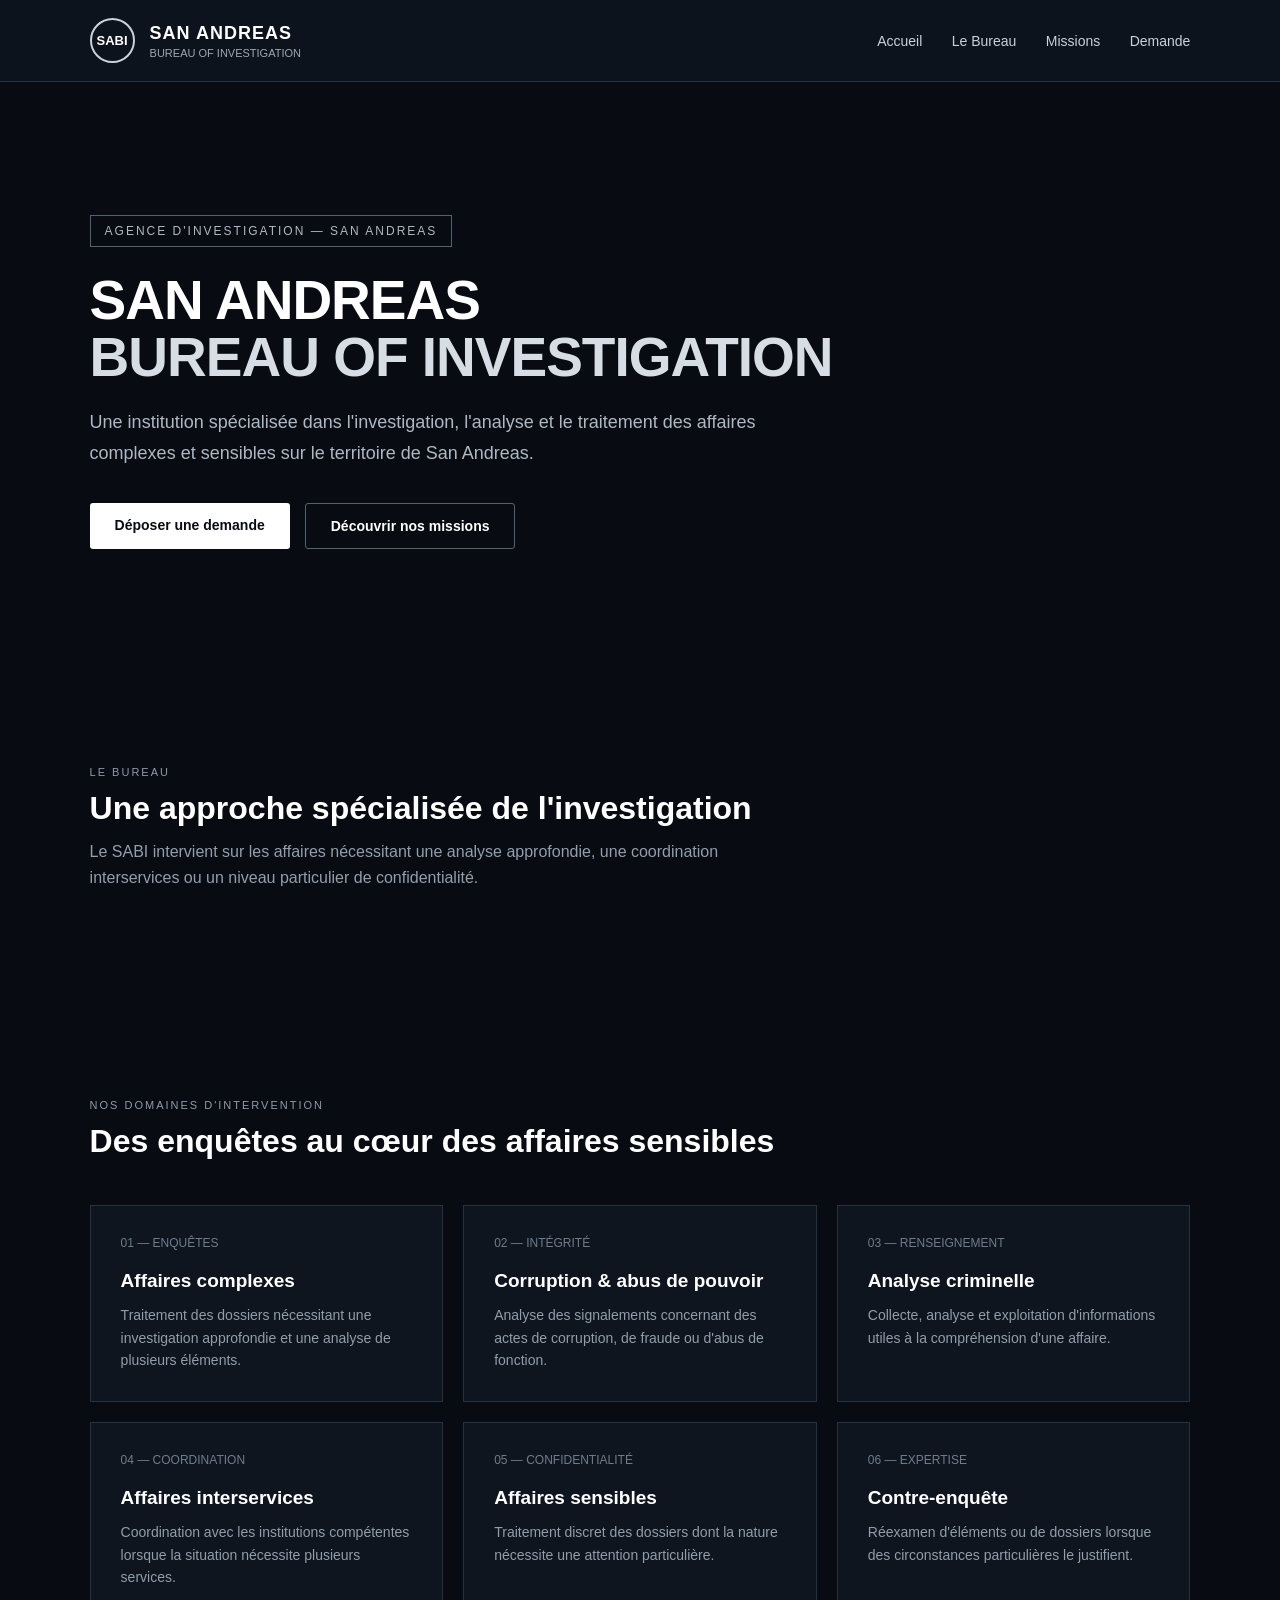
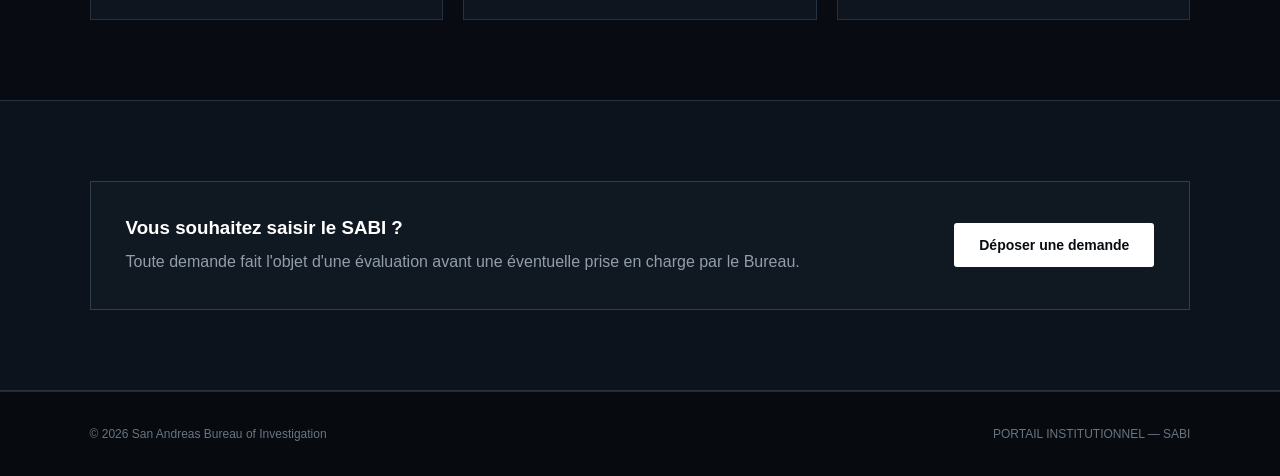
==== index.html @ 4984abc1 "Création de la page d'accueil SABI" ====
<!DOCTYPE html>
<html lang="fr">
<head>
    <meta charset="UTF-8">
    <meta name="viewport" content="width=device-width, initial-scale=1.0">

    <title>SABI — San Andreas Bureau of Investigation</title>

    <style>
        * {
            margin: 0;
            padding: 0;
            box-sizing: border-box;
        }

        body {
            font-family: Arial, Helvetica, sans-serif;
            background: #080c12;
            color: #ffffff;
        }

        /* NAVIGATION */

        header {
            background: #0d131c;
            border-bottom: 1px solid #263241;
            padding: 18px 7%;
            display: flex;
            justify-content: space-between;
            align-items: center;
        }

        .brand {
            display: flex;
            align-items: center;
            gap: 15px;
        }

        .brand-symbol {
            width: 45px;
            height: 45px;
            border: 2px solid #c9d1d9;
            border-radius: 50%;
            display: flex;
            align-items: center;
            justify-content: center;
            font-weight: bold;
            font-size: 13px;
        }

        .brand h1 {
            font-size: 18px;
            letter-spacing: 1px;
        }

        .brand span {
            display: block;
            font-size: 11px;
            color: #9da8b5;
            margin-top: 3px;
        }

        nav a {
            color: #c9d1d9;
            text-decoration: none;
            margin-left: 25px;
            font-size: 14px;
        }

        nav a:hover {
            color: #ffffff;
        }

        /* HERO */

        .hero {
            min-height: 600px;
            display: flex;
            align-items: center;
            padding: 80px 7%;
            background:
                linear-gradient(
                    rgba(8,12,18,0.88),
                    rgba(8,12,18,0.96)
                );
        }

        .hero-content {
            max-width: 800px;
        }

        .badge {
            display: inline-block;
            border: 1px solid #526274;
            padding: 8px 14px;
            font-size: 12px;
            letter-spacing: 2px;
            color: #aeb8c4;
            margin-bottom: 25px;
        }

        .hero h2 {
            font-size: 55px;
            line-height: 1.05;
            margin-bottom: 20px;
            letter-spacing: -1px;
        }

        .hero h2 span {
            color: #d7dde4;
        }

        .hero p {
            color: #aeb8c4;
            font-size: 18px;
            line-height: 1.7;
            max-width: 700px;
            margin-bottom: 35px;
        }

        .buttons {
            display: flex;
            gap: 15px;
            flex-wrap: wrap;
        }

        .button {
            padding: 14px 25px;
            text-decoration: none;
            font-weight: bold;
            font-size: 14px;
            border-radius: 3px;
        }

        .button-primary {
            background: #ffffff;
            color: #080c12;
        }

        .button-primary:hover {
            background: #dce2e8;
        }

        .button-secondary {
            border: 1px solid #526274;
            color: #ffffff;
        }

        .button-secondary:hover {
            background: #151e29;
        }

        /* SECTION */

        section {
            padding: 80px 7%;
        }

        .section-title {
            margin-bottom: 45px;
        }

        .section-title small {
            color: #8e9baa;
            letter-spacing: 2px;
            font-size: 11px;
        }

        .section-title h3 {
            font-size: 32px;
            margin-top: 10px;
        }

        .section-title p {
            color: #929eac;
            max-width: 700px;
            margin-top: 12px;
            line-height: 1.6;
        }

        /* CARDS */

        .cards {
            display: grid;
            grid-template-columns: repeat(3, 1fr);
            gap: 20px;
        }

        .card {
            background: #0e151f;
            border: 1px solid #263241;
            padding: 30px;
            min-height: 190px;
        }

        .card-number {
            color: #6f7c8b;
            font-size: 12px;
            margin-bottom: 20px;
        }

        .card h4 {
            font-size: 19px;
            margin-bottom: 12px;
        }

        .card p {
            color: #919daa;
            font-size: 14px;
            line-height: 1.6;
        }

        /* DOSSIER */

        .dossier {
            background: #0d131c;
            border-top: 1px solid #263241;
            border-bottom: 1px solid #263241;
        }

        .dossier-box {
            display: flex;
            justify-content: space-between;
            align-items: center;
            gap: 40px;
            border: 1px solid #303d4c;
            padding: 35px;
            background: #101821;
        }

        .dossier-box h3 {
            margin-bottom: 10px;
        }

        .dossier-box p {
            color: #929eac;
            line-height: 1.6;
        }

        /* FOOTER */

        footer {
            background: #070a0f;
            border-top: 1px solid #202b37;
            padding: 35px 7%;
            display: flex;
            justify-content: space-between;
            gap: 30px;
            color: #697582;
            font-size: 12px;
        }

        /* MOBILE */

        @media (max-width: 850px) {

            header {
                flex-direction: column;
                gap: 20px;
            }

            nav {
                text-align: center;
            }

            nav a {
                display: inline-block;
                margin: 5px 8px;
            }

            .hero h2 {
                font-size: 40px;
            }

            .cards {
                grid-template-columns: 1fr;
            }

            .dossier-box {
                flex-direction: column;
                align-items: flex-start;
            }

            footer {
                flex-direction: column;
            }
        }
    </style>
</head>

<body>

<header>

    <div class="brand">

        <div class="brand-symbol">
            SABI
        </div>

        <div>
            <h1>SAN ANDREAS</h1>
            <span>BUREAU OF INVESTIGATION</span>
        </div>

    </div>

    <nav>
        <a href="#accueil">Accueil</a>
        <a href="#bureau">Le Bureau</a>
        <a href="#missions">Missions</a>
        <a href="#demande">Demande</a>
    </nav>

</header>


<main>

    <!-- ACCUEIL -->

    <section class="hero" id="accueil">

        <div class="hero-content">

            <div class="badge">
                AGENCE D'INVESTIGATION — SAN ANDREAS
            </div>

            <h2>
                SAN ANDREAS<br>
                <span>BUREAU OF INVESTIGATION</span>
            </h2>

            <p>
                Une institution spécialisée dans l'investigation,
                l'analyse et le traitement des affaires complexes
                et sensibles sur le territoire de San Andreas.
            </p>

            <div class="buttons">

                <a href="#demande" class="button button-primary">
                    Déposer une demande
                </a>

                <a href="#missions" class="button button-secondary">
                    Découvrir nos missions
                </a>

            </div>

        </div>

    </section>


    <!-- PRESENTATION -->

    <section id="bureau">

        <div class="section-title">

            <small>LE BUREAU</small>

            <h3>Une approche spécialisée de l'investigation</h3>

            <p>
                Le SABI intervient sur les affaires nécessitant
                une analyse approfondie, une coordination
                interservices ou un niveau particulier de
                confidentialité.
            </p>

        </div>

    </section>


    <!-- MISSIONS -->

    <section id="missions">

        <div class="section-title">

            <small>NOS DOMAINES D'INTERVENTION</small>

            <h3>Des enquêtes au cœur des affaires sensibles</h3>

        </div>


        <div class="cards">

            <div class="card">

                <div class="card-number">01 — ENQUÊTES</div>

                <h4>Affaires complexes</h4>

                <p>
                    Traitement des dossiers nécessitant
                    une investigation approfondie et une
                    analyse de plusieurs éléments.
                </p>

            </div>


            <div class="card">

                <div class="card-number">02 — INTÉGRITÉ</div>

                <h4>Corruption & abus de pouvoir</h4>

                <p>
                    Analyse des signalements concernant
                    des actes de corruption, de fraude
                    ou d'abus de fonction.
                </p>

            </div>


            <div class="card">

                <div class="card-number">03 — RENSEIGNEMENT</div>

                <h4>Analyse criminelle</h4>

                <p>
                    Collecte, analyse et exploitation
                    d'informations utiles à la compréhension
                    d'une affaire.
                </p>

            </div>


            <div class="card">

                <div class="card-number">04 — COORDINATION</div>

                <h4>Affaires interservices</h4>

                <p>
                    Coordination avec les institutions
                    compétentes lorsque la situation
                    nécessite plusieurs services.
                </p>

            </div>


            <div class="card">

                <div class="card-number">05 — CONFIDENTIALITÉ</div>

                <h4>Affaires sensibles</h4>

                <p>
                    Traitement discret des dossiers dont
                    la nature nécessite une attention
                    particulière.
                </p>

            </div>


            <div class="card">

                <div class="card-number">06 — EXPERTISE</div>

                <h4>Contre-enquête</h4>

                <p>
                    Réexamen d'éléments ou de dossiers
                    lorsque des circonstances particulières
                    le justifient.
                </p>

            </div>

        </div>

    </section>


    <!-- DEMANDE -->

    <section class="dossier" id="demande">

        <div class="dossier-box">

            <div>

                <h3>Vous souhaitez saisir le SABI ?</h3>

                <p>
                    Toute demande fait l'objet d'une évaluation
                    avant une éventuelle prise en charge par
                    le Bureau.
                </p>

            </div>

            <a href="#" class="button button-primary">
                Déposer une demande
            </a>

        </div>

    </section>

</main>


<footer>

    <div>
        © 2026 San Andreas Bureau of Investigation
    </div>

    <div>
        PORTAIL INSTITUTIONNEL — SABI
    </div>

</footer>

</body>
</html>
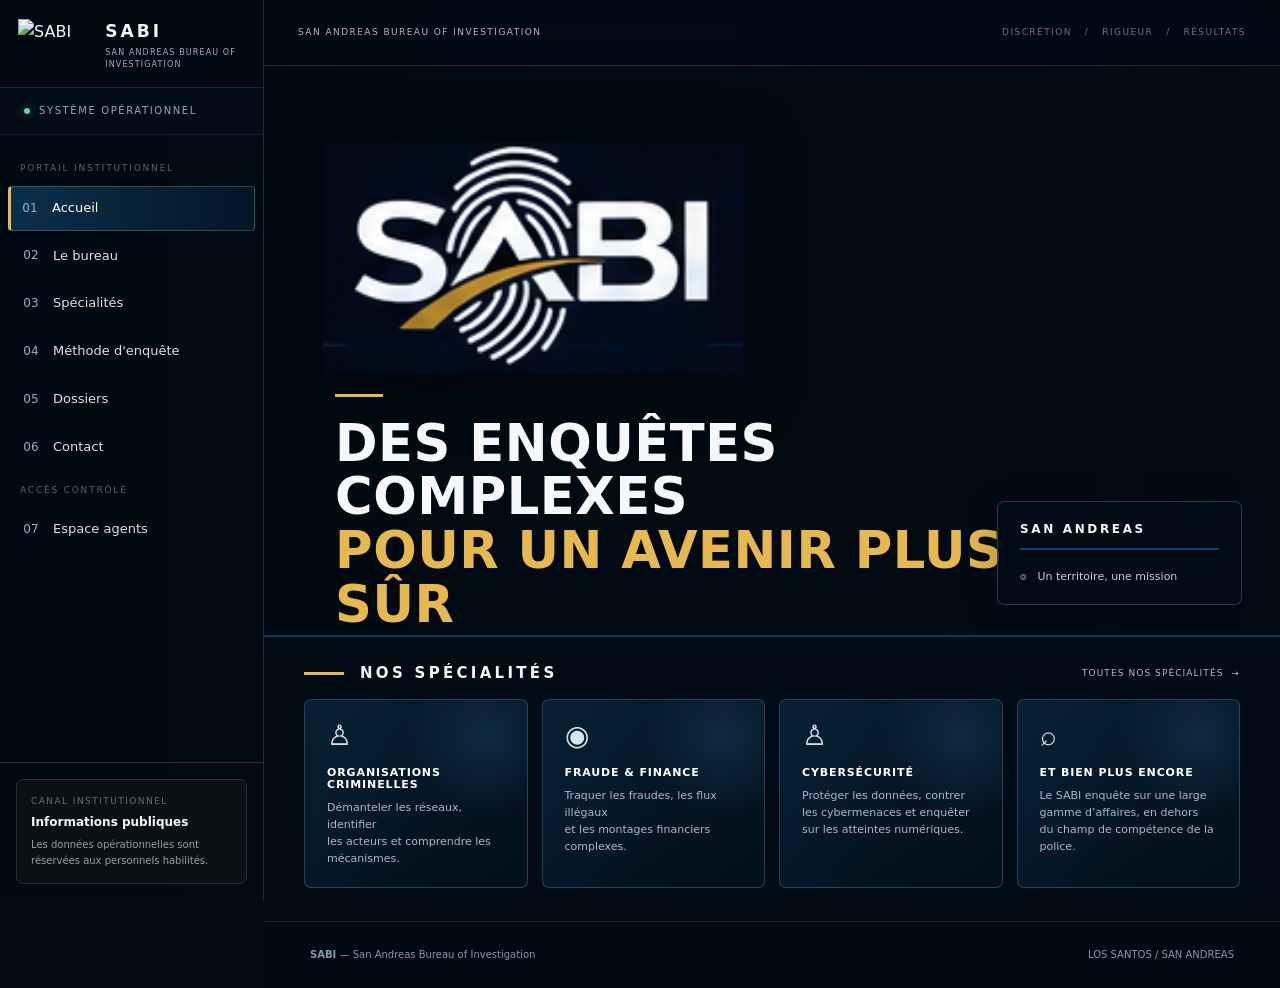
==== commit 6b86c5aa: "Add files via upload" ====
--- a/index.html
+++ b/index.html
@@ -1,531 +1,65 @@
-<!DOCTYPE html>
-<html lang="fr">
-<head>
-    <meta charset="UTF-8">
-    <meta name="viewport" content="width=device-width, initial-scale=1.0">
+<!doctype html><html lang="fr"><head><meta charset="utf-8"><meta name="viewport" content="width=device-width,initial-scale=1"><title>SABI — Accueil</title><meta name="description" content="San Andreas Bureau of Investigation — Enquêtes complexes pour un avenir plus sûr."><link rel="stylesheet" href="styles.css"></head><body class="home-page"><button class="mobile-toggle" aria-label="Menu">☰</button><div class="app">
+<aside class="sidebar">
+  <div class="brand"><a class="brand-row" href="index.html" aria-label="SABI Accueil"><img class="brand-logo-img" src="assets/sabi-logo.png" alt="SABI"><div><strong>SABI</strong><small>SAN ANDREAS BUREAU OF INVESTIGATION</small></div></a></div>
+  <div class="system">Système opérationnel</div>
+  <nav class="nav"><div class="nav-title">Portail institutionnel</div>
+    <a href="index.html" class="active"><span class="ico">01</span>Accueil</a>
+    <a href="bureau.html"><span class="ico">02</span>Le bureau</a>
+    <a href="specialites.html"><span class="ico">03</span>Spécialités</a>
+    <a href="enquete.html"><span class="ico">04</span>Méthode d'enquête</a>
+    <a href="dossier.html"><span class="ico">05</span>Dossiers</a>
+    <a href="contact.html"><span class="ico">06</span>Contact</a>
+    <div class="nav-title">Accès contrôlé</div><a href="login.html"><span class="ico">07</span>Espace agents</a>
+  </nav>
+  <div class="sidebar-bottom"><div class="mini-card"><div class="label">Canal institutionnel</div><strong>Informations publiques</strong><div class="muted" style="font-size:10px;margin-top:5px">Les données opérationnelles sont réservées aux personnels habilités.</div></div></div>
+</aside>
+<div class="main"><div class="topbar"><span>San Andreas Bureau of Investigation</span><span>DISCRÉTION&nbsp;&nbsp; / &nbsp;&nbsp;RIGUEUR&nbsp;&nbsp; / &nbsp;&nbsp;RÉSULTATS</span></div><main class="content home-content">
+<section class="sabi-hero">
+        <div class="hero-overlay"></div>
+        <div class="hero-content">
+          <img class="hero-logo" src="[data-uri]" alt="San Andreas Bureau of Investigation">
+          <div class="hero-rule"></div>
+          <h1>DES ENQUÊTES COMPLEXES<br><span>POUR UN AVENIR PLUS SÛR</span></h1>
+          <p>Le SABI est un service spécialisé dans les enquêtes et les affaires complexes.<br>Nous intervenons sur des dossiers sensibles, souvent de longue durée, en<br class="desktop-break"> collaboration avec les différentes institutions de San Andreas.</p>
+          <a class="hero-button" href="bureau.html">DÉCOUVRIR LE BUREAU <span>→</span></a>
+        </div>
+        <div class="territory-card">
+          <strong>SAN ANDREAS</strong>
+          <span>⌾ &nbsp; Un territoire, une mission</span>
+        </div>
+      </section>
 
-    <title>SABI — San Andreas Bureau of Investigation</title>
+      <section class="specialties-section">
+        <div class="specialties-heading">
+          <div class="heading-title"><span></span><h2>NOS SPÉCIALITÉS</h2></div>
+          <a href="specialites.html">TOUTES NOS SPÉCIALITÉS&nbsp; →</a>
+        </div>
+        <div class="specialty-grid">
+          <a class="specialty-card" href="specialites.html">
+            <div class="specialty-icon">♙</div>
+            <h3>ORGANISATIONS CRIMINELLES</h3>
+            <p>Démanteler les réseaux, identifier<br>les acteurs et comprendre les<br>mécanismes.</p>
+          </a>
+          <a class="specialty-card" href="specialites.html">
+            <div class="specialty-icon">◉</div>
+            <h3>FRAUDE &amp; FINANCE</h3>
+            <p>Traquer les fraudes, les flux illégaux<br>et les montages financiers complexes.</p>
+          </a>
+          <a class="specialty-card" href="specialites.html">
+            <div class="specialty-icon">♙</div>
+            <h3>CYBERSÉCURITÉ</h3>
+            <p>Protéger les données, contrer<br>les cybermenaces et enquêter<br>sur les atteintes numériques.</p>
+          </a>
+          <a class="specialty-card" href="specialites.html">
+            <div class="specialty-icon">⌕</div>
+            <h3>ET BIEN PLUS ENCORE</h3>
+            <p>Le SABI enquête sur une large<br>gamme d’affaires, en dehors<br>du champ de compétence de la police.</p>
+          </a>
+        </div>
+      </section>
 
-    <style>
-        * {
-            margin: 0;
-            padding: 0;
-            box-sizing: border-box;
-        }
-
-        body {
-            font-family: Arial, Helvetica, sans-serif;
-            background: #080c12;
-            color: #ffffff;
-        }
-
-        /* NAVIGATION */
-
-        header {
-            background: #0d131c;
-            border-bottom: 1px solid #263241;
-            padding: 18px 7%;
-            display: flex;
-            justify-content: space-between;
-            align-items: center;
-        }
-
-        .brand {
-            display: flex;
-            align-items: center;
-            gap: 15px;
-        }
-
-        .brand-symbol {
-            width: 45px;
-            height: 45px;
-            border: 2px solid #c9d1d9;
-            border-radius: 50%;
-            display: flex;
-            align-items: center;
-            justify-content: center;
-            font-weight: bold;
-            font-size: 13px;
-        }
-
-        .brand h1 {
-            font-size: 18px;
-            letter-spacing: 1px;
-        }
-
-        .brand span {
-            display: block;
-            font-size: 11px;
-            color: #9da8b5;
-            margin-top: 3px;
-        }
-
-        nav a {
-            color: #c9d1d9;
-            text-decoration: none;
-            margin-left: 25px;
-            font-size: 14px;
-        }
-
-        nav a:hover {
-            color: #ffffff;
-        }
-
-        /* HERO */
-
-        .hero {
-            min-height: 600px;
-            display: flex;
-            align-items: center;
-            padding: 80px 7%;
-            background:
-                linear-gradient(
-                    rgba(8,12,18,0.88),
-                    rgba(8,12,18,0.96)
-                );
-        }
-
-        .hero-content {
-            max-width: 800px;
-        }
-
-        .badge {
-            display: inline-block;
-            border: 1px solid #526274;
-            padding: 8px 14px;
-            font-size: 12px;
-            letter-spacing: 2px;
-            color: #aeb8c4;
-            margin-bottom: 25px;
-        }
-
-        .hero h2 {
-            font-size: 55px;
-            line-height: 1.05;
-            margin-bottom: 20px;
-            letter-spacing: -1px;
-        }
-
-        .hero h2 span {
-            color: #d7dde4;
-        }
-
-        .hero p {
-            color: #aeb8c4;
-            font-size: 18px;
-            line-height: 1.7;
-            max-width: 700px;
-            margin-bottom: 35px;
-        }
-
-        .buttons {
-            display: flex;
-            gap: 15px;
-            flex-wrap: wrap;
-        }
-
-        .button {
-            padding: 14px 25px;
-            text-decoration: none;
-            font-weight: bold;
-            font-size: 14px;
-            border-radius: 3px;
-        }
-
-        .button-primary {
-            background: #ffffff;
-            color: #080c12;
-        }
-
-        .button-primary:hover {
-            background: #dce2e8;
-        }
-
-        .button-secondary {
-            border: 1px solid #526274;
-            color: #ffffff;
-        }
-
-        .button-secondary:hover {
-            background: #151e29;
-        }
-
-        /* SECTION */
-
-        section {
-            padding: 80px 7%;
-        }
-
-        .section-title {
-            margin-bottom: 45px;
-        }
-
-        .section-title small {
-            color: #8e9baa;
-            letter-spacing: 2px;
-            font-size: 11px;
-        }
-
-        .section-title h3 {
-            font-size: 32px;
-            margin-top: 10px;
-        }
-
-        .section-title p {
-            color: #929eac;
-            max-width: 700px;
-            margin-top: 12px;
-            line-height: 1.6;
-        }
-
-        /* CARDS */
-
-        .cards {
-            display: grid;
-            grid-template-columns: repeat(3, 1fr);
-            gap: 20px;
-        }
-
-        .card {
-            background: #0e151f;
-            border: 1px solid #263241;
-            padding: 30px;
-            min-height: 190px;
-        }
-
-        .card-number {
-            color: #6f7c8b;
-            font-size: 12px;
-            margin-bottom: 20px;
-        }
-
-        .card h4 {
-            font-size: 19px;
-            margin-bottom: 12px;
-        }
-
-        .card p {
-            color: #919daa;
-            font-size: 14px;
-            line-height: 1.6;
-        }
-
-        /* DOSSIER */
-
-        .dossier {
-            background: #0d131c;
-            border-top: 1px solid #263241;
-            border-bottom: 1px solid #263241;
-        }
-
-        .dossier-box {
-            display: flex;
-            justify-content: space-between;
-            align-items: center;
-            gap: 40px;
-            border: 1px solid #303d4c;
-            padding: 35px;
-            background: #101821;
-        }
-
-        .dossier-box h3 {
-            margin-bottom: 10px;
-        }
-
-        .dossier-box p {
-            color: #929eac;
-            line-height: 1.6;
-        }
-
-        /* FOOTER */
-
-        footer {
-            background: #070a0f;
-            border-top: 1px solid #202b37;
-            padding: 35px 7%;
-            display: flex;
-            justify-content: space-between;
-            gap: 30px;
-            color: #697582;
-            font-size: 12px;
-        }
-
-        /* MOBILE */
-
-        @media (max-width: 850px) {
-
-            header {
-                flex-direction: column;
-                gap: 20px;
-            }
-
-            nav {
-                text-align: center;
-            }
-
-            nav a {
-                display: inline-block;
-                margin: 5px 8px;
-            }
-
-            .hero h2 {
-                font-size: 40px;
-            }
-
-            .cards {
-                grid-template-columns: 1fr;
-            }
-
-            .dossier-box {
-                flex-direction: column;
-                align-items: flex-start;
-            }
-
-            footer {
-                flex-direction: column;
-            }
-        }
-    </style>
-</head>
-
-<body>
-
-<header>
-
-    <div class="brand">
-
-        <div class="brand-symbol">
-            SABI
-        </div>
-
-        <div>
-            <h1>SAN ANDREAS</h1>
-            <span>BUREAU OF INVESTIGATION</span>
-        </div>
-
-    </div>
-
-    <nav>
-        <a href="#accueil">Accueil</a>
-        <a href="#bureau">Le Bureau</a>
-        <a href="#missions">Missions</a>
-        <a href="#demande">Demande</a>
-    </nav>
-
-</header>
-
-
-<main>
-
-    <!-- ACCUEIL -->
-
-    <section class="hero" id="accueil">
-
-        <div class="hero-content">
-
-            <div class="badge">
-                AGENCE D'INVESTIGATION — SAN ANDREAS
-            </div>
-
-            <h2>
-                SAN ANDREAS<br>
-                <span>BUREAU OF INVESTIGATION</span>
-            </h2>
-
-            <p>
-                Une institution spécialisée dans l'investigation,
-                l'analyse et le traitement des affaires complexes
-                et sensibles sur le territoire de San Andreas.
-            </p>
-
-            <div class="buttons">
-
-                <a href="#demande" class="button button-primary">
-                    Déposer une demande
-                </a>
-
-                <a href="#missions" class="button button-secondary">
-                    Découvrir nos missions
-                </a>
-
-            </div>
-
-        </div>
-
-    </section>
-
-
-    <!-- PRESENTATION -->
-
-    <section id="bureau">
-
-        <div class="section-title">
-
-            <small>LE BUREAU</small>
-
-            <h3>Une approche spécialisée de l'investigation</h3>
-
-            <p>
-                Le SABI intervient sur les affaires nécessitant
-                une analyse approfondie, une coordination
-                interservices ou un niveau particulier de
-                confidentialité.
-            </p>
-
-        </div>
-
-    </section>
-
-
-    <!-- MISSIONS -->
-
-    <section id="missions">
-
-        <div class="section-title">
-
-            <small>NOS DOMAINES D'INTERVENTION</small>
-
-            <h3>Des enquêtes au cœur des affaires sensibles</h3>
-
-        </div>
-
-
-        <div class="cards">
-
-            <div class="card">
-
-                <div class="card-number">01 — ENQUÊTES</div>
-
-                <h4>Affaires complexes</h4>
-
-                <p>
-                    Traitement des dossiers nécessitant
-                    une investigation approfondie et une
-                    analyse de plusieurs éléments.
-                </p>
-
-            </div>
-
-
-            <div class="card">
-
-                <div class="card-number">02 — INTÉGRITÉ</div>
-
-                <h4>Corruption & abus de pouvoir</h4>
-
-                <p>
-                    Analyse des signalements concernant
-                    des actes de corruption, de fraude
-                    ou d'abus de fonction.
-                </p>
-
-            </div>
-
-
-            <div class="card">
-
-                <div class="card-number">03 — RENSEIGNEMENT</div>
-
-                <h4>Analyse criminelle</h4>
-
-                <p>
-                    Collecte, analyse et exploitation
-                    d'informations utiles à la compréhension
-                    d'une affaire.
-                </p>
-
-            </div>
-
-
-            <div class="card">
-
-                <div class="card-number">04 — COORDINATION</div>
-
-                <h4>Affaires interservices</h4>
-
-                <p>
-                    Coordination avec les institutions
-                    compétentes lorsque la situation
-                    nécessite plusieurs services.
-                </p>
-
-            </div>
-
-
-            <div class="card">
-
-                <div class="card-number">05 — CONFIDENTIALITÉ</div>
-
-                <h4>Affaires sensibles</h4>
-
-                <p>
-                    Traitement discret des dossiers dont
-                    la nature nécessite une attention
-                    particulière.
-                </p>
-
-            </div>
-
-
-            <div class="card">
-
-                <div class="card-number">06 — EXPERTISE</div>
-
-                <h4>Contre-enquête</h4>
-
-                <p>
-                    Réexamen d'éléments ou de dossiers
-                    lorsque des circonstances particulières
-                    le justifient.
-                </p>
-
-            </div>
-
-        </div>
-
-    </section>
-
-
-    <!-- DEMANDE -->
-
-    <section class="dossier" id="demande">
-
-        <div class="dossier-box">
-
-            <div>
-
-                <h3>Vous souhaitez saisir le SABI ?</h3>
-
-                <p>
-                    Toute demande fait l'objet d'une évaluation
-                    avant une éventuelle prise en charge par
-                    le Bureau.
-                </p>
-
-            </div>
-
-            <a href="#" class="button button-primary">
-                Déposer une demande
-            </a>
-
-        </div>
-
-    </section>
-
-</main>
-
-
-<footer>
-
-    <div>
-        © 2026 San Andreas Bureau of Investigation
-    </div>
-
-    <div>
-        PORTAIL INSTITUTIONNEL — SABI
-    </div>
-
-</footer>
-
-</body>
-</html>
+      <footer class="sabi-footer">
+        <div><strong>SABI</strong><span></span>SAN ANDREAS BUREAU OF INVESTIGATION</div>
+        <div>LOS SANTOS&nbsp; / &nbsp;SAN ANDREAS&nbsp; ◉</div>
+      </footer>
+    </main><footer class="footer"><span><b>SABI</b> — San Andreas Bureau of Investigation</span><span>LOS SANTOS / SAN ANDREAS</span></footer></div></div><script src="https://cdn.jsdelivr.net/npm/@supabase/supabase-js@2"></script><script src="config.js"></script><script src="app.js"></script></body></html>
--- a/styles.css
+++ b/styles.css
@@ -0,0 +1,365 @@
+
+:root{
+  --bg:#070a0d;
+  --bg-soft:#0b0f13;
+  --panel:#0d1217;
+  --panel-2:#11171d;
+  --line:#263039;
+  --line-soft:#1b232a;
+  --text:#f2f4f5;
+  --muted:#93a0aa;
+  --gold:#e3b94f;
+  --gold-2:#f2d37a;
+  --gold-dark:#9f7b22;
+  --danger:#d75a5a;
+  --success:#62d09a;
+  --sidebar:278px;
+  --max:1320px;
+  --radius:8px;
+  --shadow:0 24px 80px rgba(0,0,0,.35);
+}
+*{box-sizing:border-box}
+html{scroll-behavior:smooth}
+body{
+  margin:0;background:
+  radial-gradient(circle at 78% 18%,rgba(227,185,79,.09),transparent 28%),
+  linear-gradient(180deg,#070a0d 0%,#080c10 100%);
+  color:var(--text);font-family:Inter,ui-sans-serif,system-ui,-apple-system,BlinkMacSystemFont,"Segoe UI",sans-serif;
+  line-height:1.6;min-height:100vh;
+}
+body:not(.home-page){
+  background:
+    linear-gradient(90deg,rgba(2,10,18,.94) 0%,rgba(3,13,23,.86) 45%,rgba(2,11,20,.78) 100%),
+    url("[data-uri]") center center / cover fixed no-repeat;
+  background-attachment:fixed;
+}
+body:not(.home-page)::after{
+  content:"";position:fixed;inset:0;pointer-events:none;z-index:-1;
+  background:linear-gradient(180deg,rgba(2,10,18,.12),rgba(2,10,18,.38));
+}
+body:before{
+  content:"";position:fixed;inset:0;pointer-events:none;opacity:.28;
+  background-image:linear-gradient(rgba(255,255,255,.018) 1px,transparent 1px),linear-gradient(90deg,rgba(255,255,255,.018) 1px,transparent 1px);
+  background-size:48px 48px;mask-image:linear-gradient(to bottom,black,transparent 85%);
+}
+a{color:inherit;text-decoration:none}
+button,input,textarea,select{font:inherit}
+button{cursor:pointer}
+img{max-width:100%}
+.app{display:flex;min-height:100vh}
+.sidebar{
+  position:fixed;z-index:50;left:0;top:0;bottom:0;width:var(--sidebar);
+  background:rgba(8,11,14,.94);border-right:1px solid var(--line);
+  backdrop-filter:blur(18px);display:flex;flex-direction:column;
+}
+.brand{padding:26px 24px 22px;border-bottom:1px solid var(--line)}
+.brand-row{display:flex;align-items:center;gap:13px}
+.logo{
+  width:46px;height:46px;border:1px solid var(--gold);border-radius:50%;
+  position:relative;display:grid;place-items:center;color:var(--gold);
+  background:radial-gradient(circle,rgba(227,185,79,.14),transparent 65%);
+}
+.logo:before,.logo:after{content:"";position:absolute;border:1px solid currentColor;border-radius:50%}
+.logo:before{inset:7px}.logo:after{inset:14px}
+.logo-dot{width:4px;height:4px;background:var(--gold);border-radius:50%}
+.brand strong{display:block;letter-spacing:.18em;font-size:18px}
+.brand small{display:block;color:#77838d;font-size:9px;letter-spacing:.14em;margin-top:2px}
+.system{padding:15px 24px;color:var(--success);font-size:10px;letter-spacing:.16em;text-transform:uppercase;border-bottom:1px solid var(--line-soft)}
+.system:before{content:"";display:inline-block;width:6px;height:6px;background:var(--success);border-radius:50%;margin-right:9px;box-shadow:0 0 12px rgba(98,208,154,.6)}
+.nav{padding:18px 12px;overflow:auto}
+.nav-title{padding:10px 12px 7px;color:#59646d;font-size:9px;text-transform:uppercase;letter-spacing:.2em}
+.nav a{
+  display:flex;align-items:center;gap:12px;padding:11px 12px;border-radius:6px;color:#aeb7be;font-size:13px;
+  border:1px solid transparent;transition:.2s;
+}
+.nav a:hover{color:var(--text);background:#0e1419;border-color:var(--line)}
+.nav a.active{color:var(--gold-2);background:rgba(227,185,79,.07);border-color:rgba(227,185,79,.28)}
+.nav .ico{width:20px;text-align:center;color:#68747d;font-size:12px}
+.nav a.active .ico{color:var(--gold)}
+.sidebar-bottom{margin-top:auto;padding:16px;border-top:1px solid var(--line)}
+.mini-card{border:1px solid var(--line);background:#0b1015;padding:14px;border-radius:7px}
+.mini-card .label{font-size:9px;color:#64717a;text-transform:uppercase;letter-spacing:.16em}
+.mini-card strong{display:block;margin-top:4px;font-size:12px}
+.main{margin-left:var(--sidebar);width:calc(100% - var(--sidebar));min-width:0}
+.topbar{
+  height:46px;border-bottom:1px solid var(--line);display:flex;align-items:center;justify-content:space-between;
+  padding:0 32px;color:#71808a;font-size:9px;letter-spacing:.16em;text-transform:uppercase;background:rgba(3,13,23,.62);
+}
+.topbar span:last-child{color:#69747c}
+.content{max-width:var(--max);margin:0 auto;padding:54px 46px 90px;background:rgba(2,11,20,.16)}
+.eyebrow{display:flex;align-items:center;gap:12px;color:var(--gold);font-size:10px;font-weight:800;letter-spacing:.2em;text-transform:uppercase}
+.eyebrow:before{content:"";width:28px;height:1px;background:var(--gold)}
+h1,h2,h3{margin:0;line-height:1.08}
+h1{font-size:clamp(42px,6vw,84px);letter-spacing:-.045em;max-width:950px}
+h2{font-size:clamp(28px,3vw,44px);letter-spacing:-.03em}
+h3{font-size:18px}
+.lead{color:#9ba7af;max-width:720px;font-size:16px;line-height:1.75}
+.gold{color:var(--gold-2)}
+.muted{color:var(--muted)}
+.hero{padding:72px 0 52px;min-height:620px;display:flex;align-items:center}
+.hero-grid{display:grid;grid-template-columns:minmax(0,1.35fr) minmax(280px,.65fr);gap:70px;align-items:end;width:100%}
+.hero h1{margin:20px 0 26px}
+.hero h1 span{display:block;color:var(--gold-2)}
+.actions{display:flex;gap:10px;flex-wrap:wrap;margin-top:28px}
+.btn{
+  display:inline-flex;align-items:center;justify-content:center;gap:8px;min-height:42px;padding:0 17px;
+  border:1px solid var(--line);border-radius:6px;background:#0e1419;color:#dfe4e7;font-weight:800;font-size:10px;letter-spacing:.08em;text-transform:uppercase;
+}
+.btn:hover{border-color:#4a5862}
+.btn.primary{background:var(--gold);border-color:var(--gold);color:#0b0d0f}
+.btn.primary:hover{background:var(--gold-2)}
+.btn.ghost{background:transparent}
+.status-panel{border:1px solid var(--line);background:linear-gradient(180deg,#10161b,#0b1014);padding:22px;border-radius:8px;box-shadow:var(--shadow)}
+.status-panel .kicker{font-size:9px;color:#7b8790;letter-spacing:.18em;text-transform:uppercase}
+.status-panel h3{margin:9px 0 18px;font-size:20px}
+.status-line{display:flex;justify-content:space-between;gap:16px;padding:11px 0;border-top:1px solid var(--line-soft);font-size:12px}
+.status-line b{color:#dfe4e7;font-weight:600}
+.status-line .ok{color:var(--success)}
+.stats{display:grid;grid-template-columns:repeat(3,1fr);border-top:1px solid var(--line);margin-top:42px}
+.stat{padding:22px 18px 0;border-right:1px solid var(--line)}
+.stat:last-child{border-right:0}
+.stat strong{display:block;color:var(--gold-2);font-size:28px}
+.stat span{font-size:9px;color:#78858e;text-transform:uppercase;letter-spacing:.13em}
+.section{padding:80px 0;border-top:1px solid var(--line)}
+.section-head{display:flex;justify-content:space-between;align-items:end;gap:25px;margin-bottom:28px}
+.section-head p{max-width:620px;margin:0;color:#8f9ca5}
+.cards{display:grid;grid-template-columns:repeat(3,1fr);gap:12px}
+.card{border:1px solid var(--line);background:rgba(13,18,23,.84);padding:24px;border-radius:7px;transition:.2s}
+.card:hover{transform:translateY(-2px);border-color:#3a4750}
+.card .num{font-size:10px;color:var(--gold);letter-spacing:.15em}
+.card h3{margin:10px 0 9px}
+.card p{color:#84919a;font-size:13px;margin:0;line-height:1.7}
+.card-link{display:inline-flex;margin-top:17px;color:var(--gold-2);font-size:10px;font-weight:800;letter-spacing:.1em;text-transform:uppercase}
+.list{display:grid;gap:0;border-top:1px solid var(--line)}
+.list-row{display:grid;grid-template-columns:90px 1fr 160px;gap:20px;padding:18px 0;border-bottom:1px solid var(--line);align-items:center}
+.list-row .index{color:var(--gold);font-size:10px}
+.list-row strong{font-size:14px}
+.list-row span{color:#7f8b94;font-size:11px}
+.notice{padding:13px 15px;border:1px solid var(--line);background:#0c1217;border-radius:6px;font-size:12px;margin-bottom:15px}
+.notice.error{border-color:rgba(215,90,90,.4);color:#f1a0a0}
+.notice.success{border-color:rgba(98,208,154,.35);color:#9de6be}
+.panel{border:1px solid var(--line);background:#0c1116;border-radius:8px;padding:25px}
+.grid-2{display:grid;grid-template-columns:repeat(2,1fr);gap:14px}
+.grid-3{display:grid;grid-template-columns:repeat(3,1fr);gap:14px}
+.form{display:grid;gap:14px}
+.field label{display:block;font-size:9px;letter-spacing:.15em;text-transform:uppercase;color:#7c8992;margin-bottom:7px}
+.field input,.field textarea,.field select{
+  width:100%;border:1px solid #27323a;background:#080d11;color:#eef1f2;border-radius:6px;padding:11px 12px;outline:none;
+}
+.field textarea{min-height:130px;resize:vertical}
+.field input:focus,.field textarea:focus,.field select:focus{border-color:var(--gold-dark);box-shadow:0 0 0 3px rgba(227,185,79,.06)}
+.table-wrap{overflow:auto;border:1px solid var(--line);border-radius:8px}
+table{width:100%;border-collapse:collapse;min-width:760px}
+th,td{padding:13px 15px;text-align:left;border-bottom:1px solid var(--line-soft);font-size:11px}
+th{font-size:9px;letter-spacing:.12em;text-transform:uppercase;color:#68757e;background:#0a0f13}
+td{color:#cbd1d5}
+tr:last-child td{border-bottom:0}
+.badge{display:inline-flex;padding:4px 7px;border-radius:4px;border:1px solid #2a353d;color:#aeb7bd;font-size:9px;text-transform:uppercase;letter-spacing:.08em}
+.badge.ok{color:var(--success);border-color:rgba(98,208,154,.28)}
+.badge.gold{color:var(--gold-2);border-color:rgba(227,185,79,.28)}
+.auth{max-width:520px;margin:70px auto}
+.page-title{padding:35px 0 34px;border-bottom:1px solid var(--line)}
+.page-title p{max-width:740px;color:#8f9ca5}
+.breadcrumb{font-size:10px;color:#64717a;text-transform:uppercase;letter-spacing:.12em;margin-bottom:20px}
+.footer{border-top:1px solid var(--line);padding:25px 46px;color:#56636c;font-size:10px;display:flex;justify-content:space-between;gap:20px}
+.mobile-toggle{display:none}
+.dashboard-head{display:flex;justify-content:space-between;gap:20px;align-items:end;margin-bottom:24px}
+.kpis{display:grid;grid-template-columns:repeat(4,1fr);gap:12px;margin-bottom:24px}
+.kpi{padding:18px;border:1px solid var(--line);background:#0c1116;border-radius:7px}
+.kpi small{display:block;color:#68757e;font-size:9px;text-transform:uppercase;letter-spacing:.13em}
+.kpi strong{display:block;font-size:30px;margin-top:4px;color:var(--gold-2)}
+.filterbar{display:flex;gap:10px;flex-wrap:wrap;margin-bottom:15px}
+.filterbar input,.filterbar select{border:1px solid var(--line);background:#0b1015;color:#dfe4e7;padding:10px 12px;border-radius:6px}
+.empty{text-align:center;padding:55px 20px;color:#69767f}
+.modal{position:fixed;inset:0;background:rgba(0,0,0,.72);display:none;align-items:center;justify-content:center;padding:20px;z-index:100}
+.modal.open{display:flex}
+.modal-card{width:min(760px,100%);max-height:90vh;overflow:auto;background:#0c1116;border:1px solid #34414a;border-radius:8px;padding:25px}
+@media(max-width:980px){
+  :root{--sidebar:0px}
+  .sidebar{transform:translateX(-100%);transition:.25s;width:280px}
+  .sidebar.open{transform:translateX(0)}
+  .main{margin-left:0;width:100%}
+  .mobile-toggle{display:inline-flex;position:fixed;z-index:60;top:9px;left:12px;width:34px;height:30px;border:1px solid var(--line);background:#0d1318;color:var(--gold);border-radius:5px;align-items:center;justify-content:center}
+  .topbar{padding-left:58px}
+  .hero-grid{grid-template-columns:1fr}
+  .hero{padding-top:45px}
+}
+@media(max-width:720px){
+  .content{padding:35px 20px 65px}
+  .cards,.grid-3,.grid-2,.kpis{grid-template-columns:1fr}
+  .stats{grid-template-columns:1fr}
+  .stat{border-right:0;border-bottom:1px solid var(--line);padding-bottom:18px}
+  .stat:last-child{border-bottom:0}
+  .section{padding:55px 0}
+  .list-row{grid-template-columns:50px 1fr}
+  .list-row>span:last-child{display:none}
+  .footer{padding:22px 20px;flex-direction:column}
+  h1{font-size:48px}
+}
+
+/* =========================================================
+   ACCUEIL — reproduction visuelle de la maquette fournie
+   ========================================================= */
+.home-page{
+  --navy:#03101f;
+  --navy-2:#06182c;
+  --navy-3:#081f38;
+  --gold:#e6b844;
+  --gold-soft:#f0c65c;
+  --blue-line:#1a4264;
+  --blue-text:#b8cbe0;
+  margin:0;
+  min-height:100vh;
+  background:#020c18;
+  color:#f5f7fa;
+  font-family:Inter,ui-sans-serif,system-ui,-apple-system,BlinkMacSystemFont,"Segoe UI",sans-serif;
+}
+.home-page:before{display:none}
+.home-page a{color:inherit;text-decoration:none}
+.sabi-header{
+  height:97px;
+  display:flex;
+  align-items:center;
+  justify-content:space-between;
+  padding:0 34px 0 64px;
+  background:linear-gradient(180deg,#04111f,#020c18);
+  border-bottom:1px solid #18304a;
+  position:relative;
+  z-index:20;
+}
+.sabi-header-brand{display:flex;align-items:center;gap:20px;min-width:430px}
+.sabi-header-brand img{width:194px;height:92px;object-fit:contain;display:block}
+.sabi-header-brand span{font-size:12px;line-height:1.25;text-transform:uppercase;letter-spacing:.20em;color:#d6e0ea}
+.sabi-header-right{display:flex;align-items:center;gap:40px;height:100%}
+.sabi-motto{font-size:10px;letter-spacing:.20em;color:#b4c7da;white-space:nowrap}
+.sabi-motto i{font-style:normal;color:#55718e;margin:0 10px}
+.theme-toggle{width:72px;height:36px;border:1px solid #24415d;border-radius:20px;display:flex;align-items:center;justify-content:space-around;color:#bcd0e4;background:#07192d;font-size:18px}
+.theme-toggle b{font-size:18px;color:#eef4fb;font-weight:500}
+.agent-button{height:47px;padding:0 24px;border:1px solid var(--gold);border-radius:7px;display:flex;align-items:center;gap:11px;color:#fff;font-size:11px;font-weight:800;letter-spacing:.12em;background:rgba(8,25,43,.55);white-space:nowrap}
+.agent-icon{font-size:18px;line-height:1}
+.sabi-shell{display:grid;grid-template-columns:263px minmax(0,1fr);min-height:calc(100vh - 97px)}
+.sabi-sidebar{background:linear-gradient(180deg,#03101f,#020b16);border-right:1px solid #18304a;display:flex;flex-direction:column;position:relative;z-index:10}
+.sabi-nav{padding-top:46px}
+.sabi-nav a{height:56px;display:flex;align-items:center;gap:21px;padding:0 40px;color:#d7e0e9;font-size:15px;border-left:5px solid transparent;transition:.18s}
+.sabi-nav a:hover{background:rgba(18,53,83,.45);color:#fff}
+.sabi-nav a.active{color:#f3c55a;background:linear-gradient(90deg,rgba(22,61,98,.72),rgba(8,31,54,.65));border-left-color:var(--gold)}
+.nav-icon{width:25px;text-align:center;color:#9ab4cd;font-size:26px;line-height:1;font-family:Georgia,serif}
+.sabi-nav a.active .nav-icon{color:#e7b942}
+.sabi-sidebar-quote{margin-top:auto;padding:48px 38px 100px;text-align:center;color:#8fa8c0;border-top:1px solid rgba(34,73,105,.45)}
+.fingerprint{font-size:68px;line-height:1;color:#0b2a47;margin-bottom:26px;opacity:.85}
+.sabi-sidebar-quote p{font-size:13px;line-height:1.7;font-style:italic;margin:0 0 12px}
+.sabi-sidebar-quote strong{font-size:11px;letter-spacing:.2em;color:#91aac1}
+.sabi-main{min-width:0;background:#020d19}
+.sabi-hero{height:568px;position:relative;overflow:hidden;background:#07192a url('[data-uri]